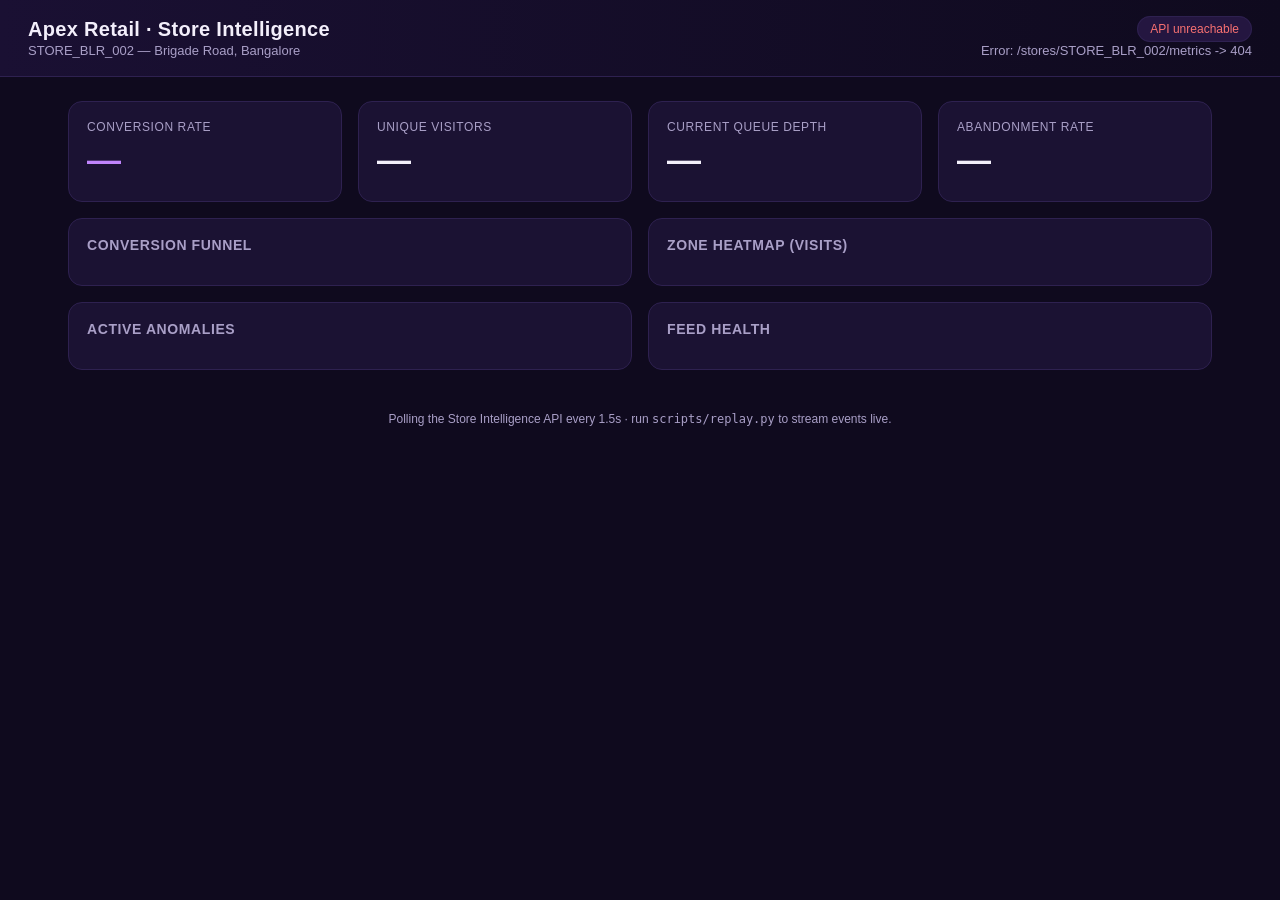
==== dashboard/index.html @ c8fff911 "Store Intelligence System: CCTV -> events -> real-time analytics API End-to-end pipeline for offline" ====
<!DOCTYPE html>
<html lang="en">
<head>
  <meta charset="UTF-8" />
  <meta name="viewport" content="width=device-width, initial-scale=1.0" />
  <title>Apex Retail — Store Intelligence</title>
  <style>
    :root {
      --bg: #0f0a1e; --card: #1b1233; --card2: #241640; --ink: #f3effb;
      --muted: #a99fc7; --accent: #8b5cf6; --accent2: #c084fc;
      --ok: #34d399; --warn: #fbbf24; --crit: #f87171; --line: #2e2150;
    }
    * { box-sizing: border-box; }
    body { margin: 0; font-family: -apple-system, Segoe UI, Roboto, sans-serif;
           background: var(--bg); color: var(--ink); }
    header { padding: 18px 28px; display: flex; align-items: center; justify-content: space-between;
             border-bottom: 1px solid var(--line); background: linear-gradient(90deg,#1a1033,#0f0a1e); }
    header h1 { font-size: 20px; margin: 0; font-weight: 700; letter-spacing: .3px; }
    header .sub { color: var(--muted); font-size: 13px; margin-top: 2px; }
    .pill { font-size: 12px; padding: 5px 12px; border-radius: 999px; background: var(--card2);
            border: 1px solid var(--line); }
    .pill.live { color: var(--ok); } .pill.stale { color: var(--crit); }
    main { padding: 24px 28px; max-width: 1200px; margin: 0 auto; }
    .grid { display: grid; gap: 16px; grid-template-columns: repeat(4, 1fr); }
    .card { background: var(--card); border: 1px solid var(--line); border-radius: 14px; padding: 18px; }
    .kpi .label { color: var(--muted); font-size: 12px; text-transform: uppercase; letter-spacing: .6px; }
    .kpi .value { font-size: 34px; font-weight: 800; margin-top: 6px; }
    .kpi .value.accent { color: var(--accent2); }
    .kpi .delta { font-size: 12px; color: var(--muted); margin-top: 4px; }
    .row { display: grid; grid-template-columns: 1fr 1fr; gap: 16px; margin-top: 16px; }
    h2 { font-size: 14px; text-transform: uppercase; letter-spacing: .6px; color: var(--muted);
         margin: 0 0 14px; }
    .funnel-stage { margin-bottom: 12px; }
    .funnel-stage .top { display: flex; justify-content: space-between; font-size: 13px; margin-bottom: 5px; }
    .bar { height: 22px; background: var(--card2); border-radius: 6px; overflow: hidden; }
    .bar > span { display: block; height: 100%;
                  background: linear-gradient(90deg,var(--accent),var(--accent2)); }
    .drop { color: var(--warn); font-size: 12px; }
    .zone { display: flex; align-items: center; gap: 10px; margin-bottom: 9px; font-size: 13px; }
    .zone .name { width: 130px; color: var(--muted); }
    .zone .hb { flex: 1; height: 16px; background: var(--card2); border-radius: 5px; overflow: hidden; }
    .zone .hb > span { display:block; height:100%; background: linear-gradient(90deg,#5b21b6,#c084fc); }
    .zone .v { width: 42px; text-align: right; }
    .anom { border-left: 3px solid var(--muted); padding: 8px 12px; margin-bottom: 8px;
            background: var(--card2); border-radius: 0 8px 8px 0; font-size: 13px; }
    .anom.WARN { border-color: var(--warn); } .anom.CRITICAL { border-color: var(--crit); }
    .anom.INFO { border-color: var(--accent); }
    .anom .t { font-weight: 700; } .anom .a { color: var(--muted); margin-top: 3px; }
    .empty { color: var(--muted); font-size: 13px; }
    footer { color: var(--muted); font-size: 12px; text-align: center; padding: 18px; }
    .flash { animation: fl .6s ease; } @keyframes fl { from { color: var(--ok);} to {} }
  </style>
</head>
<body>
  <header>
    <div>
      <h1>Apex Retail · Store Intelligence</h1>
      <div class="sub" id="storeLine">STORE_BLR_002 — Brigade Road, Bangalore</div>
    </div>
    <div style="text-align:right">
      <span class="pill" id="feedPill">connecting…</span>
      <div class="sub" id="updated" style="margin-top:6px"></div>
    </div>
  </header>

  <main>
    <div class="grid">
      <div class="card kpi"><div class="label">Conversion rate</div>
        <div class="value accent" id="conv">—</div><div class="delta" id="convd"></div></div>
      <div class="card kpi"><div class="label">Unique visitors</div>
        <div class="value" id="visitors">—</div><div class="delta" id="staffd"></div></div>
      <div class="card kpi"><div class="label">Current queue depth</div>
        <div class="value" id="queue">—</div><div class="delta" id="queued"></div></div>
      <div class="card kpi"><div class="label">Abandonment rate</div>
        <div class="value" id="abandon">—</div><div class="delta" id="purch"></div></div>
    </div>

    <div class="row">
      <div class="card"><h2>Conversion funnel</h2><div id="funnel"></div></div>
      <div class="card"><h2>Zone heatmap (visits)</h2><div id="heatmap"></div></div>
    </div>

    <div class="row">
      <div class="card"><h2>Active anomalies</h2><div id="anomalies"></div></div>
      <div class="card"><h2>Feed health</h2><div id="health"></div></div>
    </div>
  </main>

  <footer>Polling the Store Intelligence API every 1.5s · run <code>scripts/replay.py</code> to stream events live.</footer>

  <script src="app.js"></script>
</body>
</html>
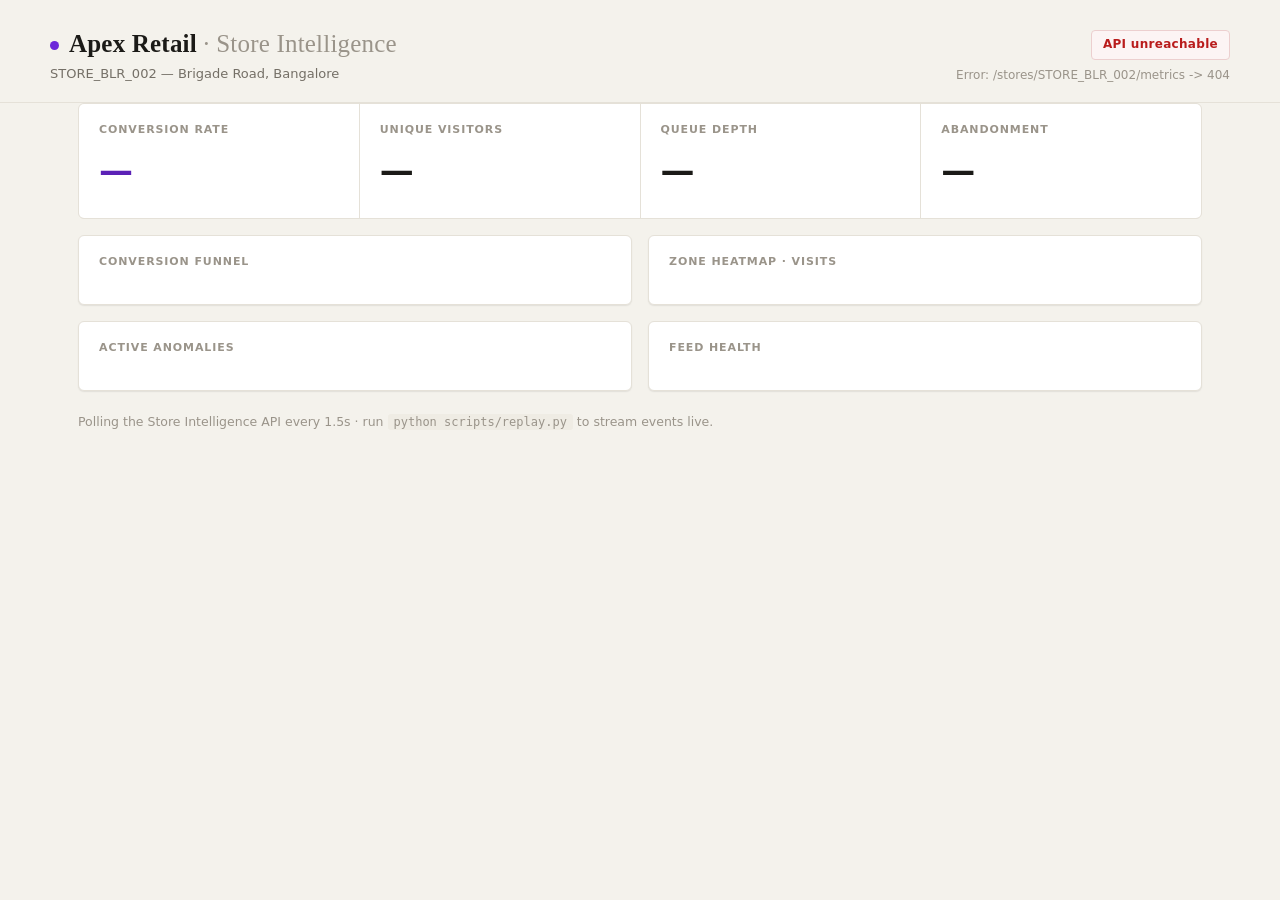
==== commit 9d7150ef: "Redesign dashboard: off-white editorial theme Applies the anti-"AI-slop" guidance from the anthropic" ====
--- a/dashboard/index.html
+++ b/dashboard/index.html
@@ -5,88 +5,155 @@
   <meta name="viewport" content="width=device-width, initial-scale=1.0" />
   <title>Apex Retail — Store Intelligence</title>
   <style>
+    /* Off-white, editorial light theme. Deliberately avoids purple gradients,
+       uniform rounding, centred hero layouts and the Inter font (anti-"AI-slop"
+       guidance from the anthropics/web-artifacts-builder skill). */
     :root {
-      --bg: #0f0a1e; --card: #1b1233; --card2: #241640; --ink: #f3effb;
-      --muted: #a99fc7; --accent: #8b5cf6; --accent2: #c084fc;
-      --ok: #34d399; --warn: #fbbf24; --crit: #f87171; --line: #2e2150;
+      --bg: #f4f2ec;          /* warm paper off-white */
+      --panel: #ffffff;
+      --ink: #1b1a17;
+      --muted: #746f66;
+      --faint: #9a948a;
+      --line: #e5e1d8;        /* warm hairline */
+      --track: #ece9e1;
+      --accent: #6d28d9;      /* Purplle violet, used as a SOLID accent only */
+      --accent-ink: #5b21b6;
+      --teal: #0f766e;        /* secondary (heatmap) */
+      --ok: #15803d; --warn: #b45309; --crit: #b91c1c; --info: #6d28d9;
+      --shadow: 0 1px 2px rgba(28,25,20,.05), 0 1px 1px rgba(28,25,20,.03);
+      --serif: "Iowan Old Style", "Palatino Linotype", "Book Antiqua", Georgia, serif;
+      --sans: ui-sans-serif, system-ui, -apple-system, "Segoe UI", Roboto, Helvetica, Arial, sans-serif;
     }
     * { box-sizing: border-box; }
-    body { margin: 0; font-family: -apple-system, Segoe UI, Roboto, sans-serif;
-           background: var(--bg); color: var(--ink); }
-    header { padding: 18px 28px; display: flex; align-items: center; justify-content: space-between;
-             border-bottom: 1px solid var(--line); background: linear-gradient(90deg,#1a1033,#0f0a1e); }
-    header h1 { font-size: 20px; margin: 0; font-weight: 700; letter-spacing: .3px; }
-    header .sub { color: var(--muted); font-size: 13px; margin-top: 2px; }
-    .pill { font-size: 12px; padding: 5px 12px; border-radius: 999px; background: var(--card2);
-            border: 1px solid var(--line); }
-    .pill.live { color: var(--ok); } .pill.stale { color: var(--crit); }
-    main { padding: 24px 28px; max-width: 1200px; margin: 0 auto; }
-    .grid { display: grid; gap: 16px; grid-template-columns: repeat(4, 1fr); }
-    .card { background: var(--card); border: 1px solid var(--line); border-radius: 14px; padding: 18px; }
-    .kpi .label { color: var(--muted); font-size: 12px; text-transform: uppercase; letter-spacing: .6px; }
-    .kpi .value { font-size: 34px; font-weight: 800; margin-top: 6px; }
-    .kpi .value.accent { color: var(--accent2); }
-    .kpi .delta { font-size: 12px; color: var(--muted); margin-top: 4px; }
+    html, body { margin: 0; }
+    body {
+      background: var(--bg); color: var(--ink); font-family: var(--sans);
+      font-size: 15px; line-height: 1.45; -webkit-font-smoothing: antialiased;
+    }
+    .wrap { max-width: 1180px; margin: 0 auto; padding: 0 28px; }
+
+    /* ---- header: a plain bar with a baseline rule, not a gradient ---- */
+    header { border-bottom: 1px solid var(--line); background: var(--bg); }
+    .head-row { display: flex; align-items: flex-end; justify-content: space-between;
+                padding: 26px 0 18px; gap: 20px; flex-wrap: wrap; }
+    .brand { display: flex; align-items: baseline; gap: 10px; }
+    .brand .dot { width: 9px; height: 9px; background: var(--accent); border-radius: 50%;
+                  transform: translateY(-2px); }
+    h1 { font-family: var(--serif); font-weight: 600; font-size: 25px; letter-spacing: .2px;
+         margin: 0; }
+    h1 .thin { color: var(--faint); font-weight: 400; }
+    .sub { color: var(--muted); font-size: 13px; margin-top: 3px; }
+    .status { text-align: right; }
+    .pill { display: inline-flex; align-items: center; gap: 6px; font-size: 12px; font-weight: 600;
+            padding: 5px 11px; border: 1px solid var(--line); border-radius: 4px; background: var(--panel);
+            color: var(--muted); letter-spacing: .3px; }
+    .pill.live { color: var(--ok); border-color: #cfe6d6; background: #f3faf5; }
+    .pill.stale { color: var(--crit); border-color: #eccfcf; background: #fcf4f4; }
+    .pill .led { width: 7px; height: 7px; border-radius: 50%; background: currentColor; }
+
+    /* ---- KPI strip ---- */
+    main { padding: 26px 0 56px; }
+    .kpis { display: grid; grid-template-columns: repeat(4, 1fr); gap: 1px;
+            background: var(--line); border: 1px solid var(--line); border-radius: 6px; overflow: hidden; }
+    .kpi { background: var(--panel); padding: 18px 20px; }
+    .kpi .label { color: var(--faint); font-size: 11px; text-transform: uppercase;
+                  letter-spacing: .9px; font-weight: 600; }
+    .kpi .value { font-size: 34px; font-weight: 650; margin-top: 8px; letter-spacing: -.5px;
+                  font-variant-numeric: tabular-nums; }
+    .kpi .value.accent { color: var(--accent-ink); }
+    .kpi .delta { font-size: 12.5px; color: var(--muted); margin-top: 5px; }
+
+    /* ---- content cards ---- */
     .row { display: grid; grid-template-columns: 1fr 1fr; gap: 16px; margin-top: 16px; }
-    h2 { font-size: 14px; text-transform: uppercase; letter-spacing: .6px; color: var(--muted);
-         margin: 0 0 14px; }
-    .funnel-stage { margin-bottom: 12px; }
-    .funnel-stage .top { display: flex; justify-content: space-between; font-size: 13px; margin-bottom: 5px; }
-    .bar { height: 22px; background: var(--card2); border-radius: 6px; overflow: hidden; }
-    .bar > span { display: block; height: 100%;
-                  background: linear-gradient(90deg,var(--accent),var(--accent2)); }
-    .drop { color: var(--warn); font-size: 12px; }
-    .zone { display: flex; align-items: center; gap: 10px; margin-bottom: 9px; font-size: 13px; }
-    .zone .name { width: 130px; color: var(--muted); }
-    .zone .hb { flex: 1; height: 16px; background: var(--card2); border-radius: 5px; overflow: hidden; }
-    .zone .hb > span { display:block; height:100%; background: linear-gradient(90deg,#5b21b6,#c084fc); }
-    .zone .v { width: 42px; text-align: right; }
-    .anom { border-left: 3px solid var(--muted); padding: 8px 12px; margin-bottom: 8px;
-            background: var(--card2); border-radius: 0 8px 8px 0; font-size: 13px; }
-    .anom.WARN { border-color: var(--warn); } .anom.CRITICAL { border-color: var(--crit); }
-    .anom.INFO { border-color: var(--accent); }
-    .anom .t { font-weight: 700; } .anom .a { color: var(--muted); margin-top: 3px; }
-    .empty { color: var(--muted); font-size: 13px; }
-    footer { color: var(--muted); font-size: 12px; text-align: center; padding: 18px; }
-    .flash { animation: fl .6s ease; } @keyframes fl { from { color: var(--ok);} to {} }
+    .card { background: var(--panel); border: 1px solid var(--line); border-radius: 6px;
+            padding: 18px 20px; box-shadow: var(--shadow); }
+    h2 { font-size: 11px; text-transform: uppercase; letter-spacing: .9px; color: var(--faint);
+         font-weight: 700; margin: 0 0 16px; }
+
+    /* funnel */
+    .funnel-stage { margin-bottom: 13px; }
+    .funnel-stage .top { display: flex; justify-content: space-between; align-items: baseline;
+                         font-size: 13.5px; margin-bottom: 6px; }
+    .funnel-stage .top span:first-child { text-transform: capitalize; color: var(--ink); }
+    .bar { height: 10px; background: var(--track); border-radius: 2px; overflow: hidden; }
+    .bar > span { display: block; height: 100%; background: var(--accent); border-radius: 2px; }
+    .drop { color: var(--warn); font-size: 12px; font-variant-numeric: tabular-nums; }
+
+    /* heatmap */
+    .zone { display: flex; align-items: center; gap: 12px; margin-bottom: 11px; font-size: 13.5px; }
+    .zone .name { width: 132px; color: var(--muted); }
+    .zone .hb { flex: 1; height: 12px; background: var(--track); border-radius: 2px; overflow: hidden; }
+    .zone .hb > span { display: block; height: 100%; background: var(--teal); }
+    .zone .v { width: 40px; text-align: right; font-variant-numeric: tabular-nums; color: var(--ink); }
+
+    /* anomalies */
+    .anom { border-left: 3px solid var(--faint); padding: 9px 13px; margin-bottom: 9px;
+            background: #faf9f5; border-radius: 0 4px 4px 0; font-size: 13.5px; }
+    .anom.WARN { border-color: var(--warn); background: #fdf7ee; }
+    .anom.CRITICAL { border-color: var(--crit); background: #fcf4f4; }
+    .anom.INFO { border-color: var(--info); background: #f7f4fc; }
+    .anom .t { font-weight: 700; letter-spacing: .2px; }
+    .anom .a { color: var(--muted); margin-top: 3px; }
+    .empty { color: var(--faint); font-size: 13.5px; }
+
+    /* health */
+    .delta { font-size: 13px; color: var(--muted); margin: 2px 0; }
+    .delta b { color: var(--ink); font-weight: 600; }
+
+    footer { color: var(--faint); font-size: 12.5px; padding: 22px 0 40px; }
+    footer code { background: #efece4; padding: 1px 6px; border-radius: 3px; font-size: 12px; }
+
+    .updated { color: var(--faint); font-size: 12px; margin-top: 7px; font-variant-numeric: tabular-nums; }
+    .flash { animation: fl .65s ease; }
+    @keyframes fl { from { color: var(--ok); } to {} }
+
+    @media (max-width: 820px) {
+      .kpis { grid-template-columns: repeat(2, 1fr); }
+      .row { grid-template-columns: 1fr; }
+    }
   </style>
 </head>
 <body>
   <header>
-    <div>
-      <h1>Apex Retail · Store Intelligence</h1>
-      <div class="sub" id="storeLine">STORE_BLR_002 — Brigade Road, Bangalore</div>
-    </div>
-    <div style="text-align:right">
-      <span class="pill" id="feedPill">connecting…</span>
-      <div class="sub" id="updated" style="margin-top:6px"></div>
+    <div class="wrap head-row">
+      <div>
+        <div class="brand"><span class="dot"></span>
+          <h1>Apex Retail <span class="thin">· Store Intelligence</span></h1>
+        </div>
+        <div class="sub" id="storeLine">STORE_BLR_002 — Brigade Road, Bangalore</div>
+      </div>
+      <div class="status">
+        <span class="pill" id="feedPill">connecting…</span>
+        <div class="updated" id="updated"></div>
+      </div>
     </div>
   </header>
 
-  <main>
-    <div class="grid">
-      <div class="card kpi"><div class="label">Conversion rate</div>
+  <main class="wrap">
+    <section class="kpis">
+      <div class="kpi"><div class="label">Conversion rate</div>
         <div class="value accent" id="conv">—</div><div class="delta" id="convd"></div></div>
-      <div class="card kpi"><div class="label">Unique visitors</div>
+      <div class="kpi"><div class="label">Unique visitors</div>
         <div class="value" id="visitors">—</div><div class="delta" id="staffd"></div></div>
-      <div class="card kpi"><div class="label">Current queue depth</div>
+      <div class="kpi"><div class="label">Queue depth</div>
         <div class="value" id="queue">—</div><div class="delta" id="queued"></div></div>
-      <div class="card kpi"><div class="label">Abandonment rate</div>
+      <div class="kpi"><div class="label">Abandonment</div>
         <div class="value" id="abandon">—</div><div class="delta" id="purch"></div></div>
-    </div>
+    </section>
 
     <div class="row">
       <div class="card"><h2>Conversion funnel</h2><div id="funnel"></div></div>
-      <div class="card"><h2>Zone heatmap (visits)</h2><div id="heatmap"></div></div>
+      <div class="card"><h2>Zone heatmap · visits</h2><div id="heatmap"></div></div>
     </div>
 
     <div class="row">
       <div class="card"><h2>Active anomalies</h2><div id="anomalies"></div></div>
       <div class="card"><h2>Feed health</h2><div id="health"></div></div>
     </div>
+
+    <footer>Polling the Store Intelligence API every 1.5s · run
+      <code>python scripts/replay.py</code> to stream events live.</footer>
   </main>
-
-  <footer>Polling the Store Intelligence API every 1.5s · run <code>scripts/replay.py</code> to stream events live.</footer>
 
   <script src="app.js"></script>
 </body>
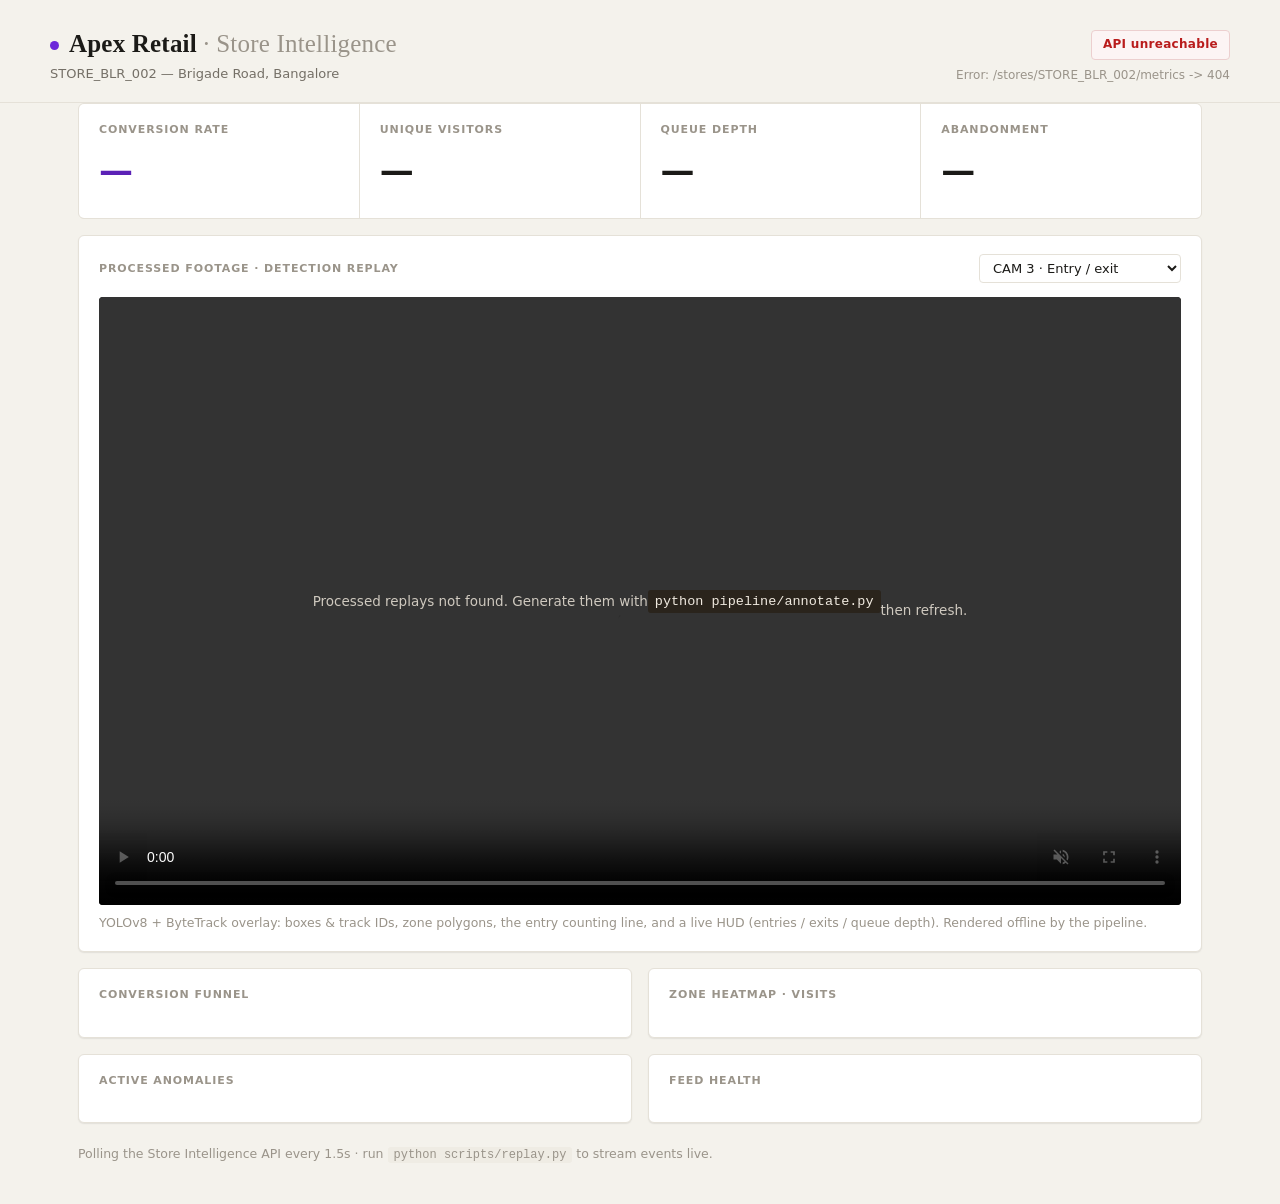
==== commit 78a917ae: "Ingest the official multi-source event schema (held-out scoring set) The provided sample_events.json" ====
--- a/dashboard/index.html
+++ b/dashboard/index.html
@@ -100,6 +100,19 @@
     .delta { font-size: 13px; color: var(--muted); margin: 2px 0; }
     .delta b { color: var(--ink); font-weight: 600; }
 
+    /* processed-footage panel */
+    .vidhead { display: flex; align-items: center; justify-content: space-between; margin-bottom: 14px; }
+    .vidhead h2 { margin: 0; }
+    select#camSel { font-family: var(--sans); font-size: 13px; color: var(--ink); background: var(--panel);
+                    border: 1px solid var(--line); border-radius: 4px; padding: 5px 9px; }
+    .videowrap { position: relative; background: #14110d; border-radius: 4px; overflow: hidden;
+                 aspect-ratio: 854 / 480; }
+    .videowrap video { width: 100%; height: 100%; display: block; object-fit: contain; }
+    .vidhint { position: absolute; inset: 0; display: flex; align-items: center; justify-content: center;
+               text-align: center; color: #cfc9bf; font-size: 13.5px; padding: 24px; }
+    .vidhint code { background: #2a241c; color: #efe9df; padding: 2px 7px; border-radius: 3px; }
+    .vidnote { color: var(--faint); font-size: 12.5px; margin-top: 9px; }
+
     footer { color: var(--faint); font-size: 12.5px; padding: 22px 0 40px; }
     footer code { background: #efece4; padding: 1px 6px; border-radius: 3px; font-size: 12px; }
 
@@ -141,6 +154,28 @@
         <div class="value" id="abandon">—</div><div class="delta" id="purch"></div></div>
     </section>
 
+    <div class="card" style="margin-top:16px">
+      <div class="vidhead">
+        <h2>Processed footage · detection replay</h2>
+        <select id="camSel">
+          <option value="cam_entry_01">CAM 3 · Entry / exit</option>
+          <option value="cam_floor_01">CAM 1 · Floor — skincare</option>
+          <option value="cam_floor_02">CAM 2 · Floor — makeup</option>
+          <option value="cam_billing_01">CAM 5 · Billing</option>
+          <option value="cam_back_01">CAM 4 · Back room</option>
+        </select>
+      </div>
+      <div class="videowrap">
+        <video id="camVideo" controls autoplay muted loop playsinline></video>
+        <div class="vidhint" id="vidHint" hidden>
+          Processed replays not found. Generate them with<br>
+          <code>python pipeline/annotate.py</code><br>then refresh.
+        </div>
+      </div>
+      <div class="vidnote">YOLOv8 + ByteTrack overlay: boxes &amp; track IDs, zone polygons, the entry
+        counting line, and a live HUD (entries / exits / queue depth). Rendered offline by the pipeline.</div>
+    </div>
+
     <div class="row">
       <div class="card"><h2>Conversion funnel</h2><div id="funnel"></div></div>
       <div class="card"><h2>Zone heatmap · visits</h2><div id="heatmap"></div></div>
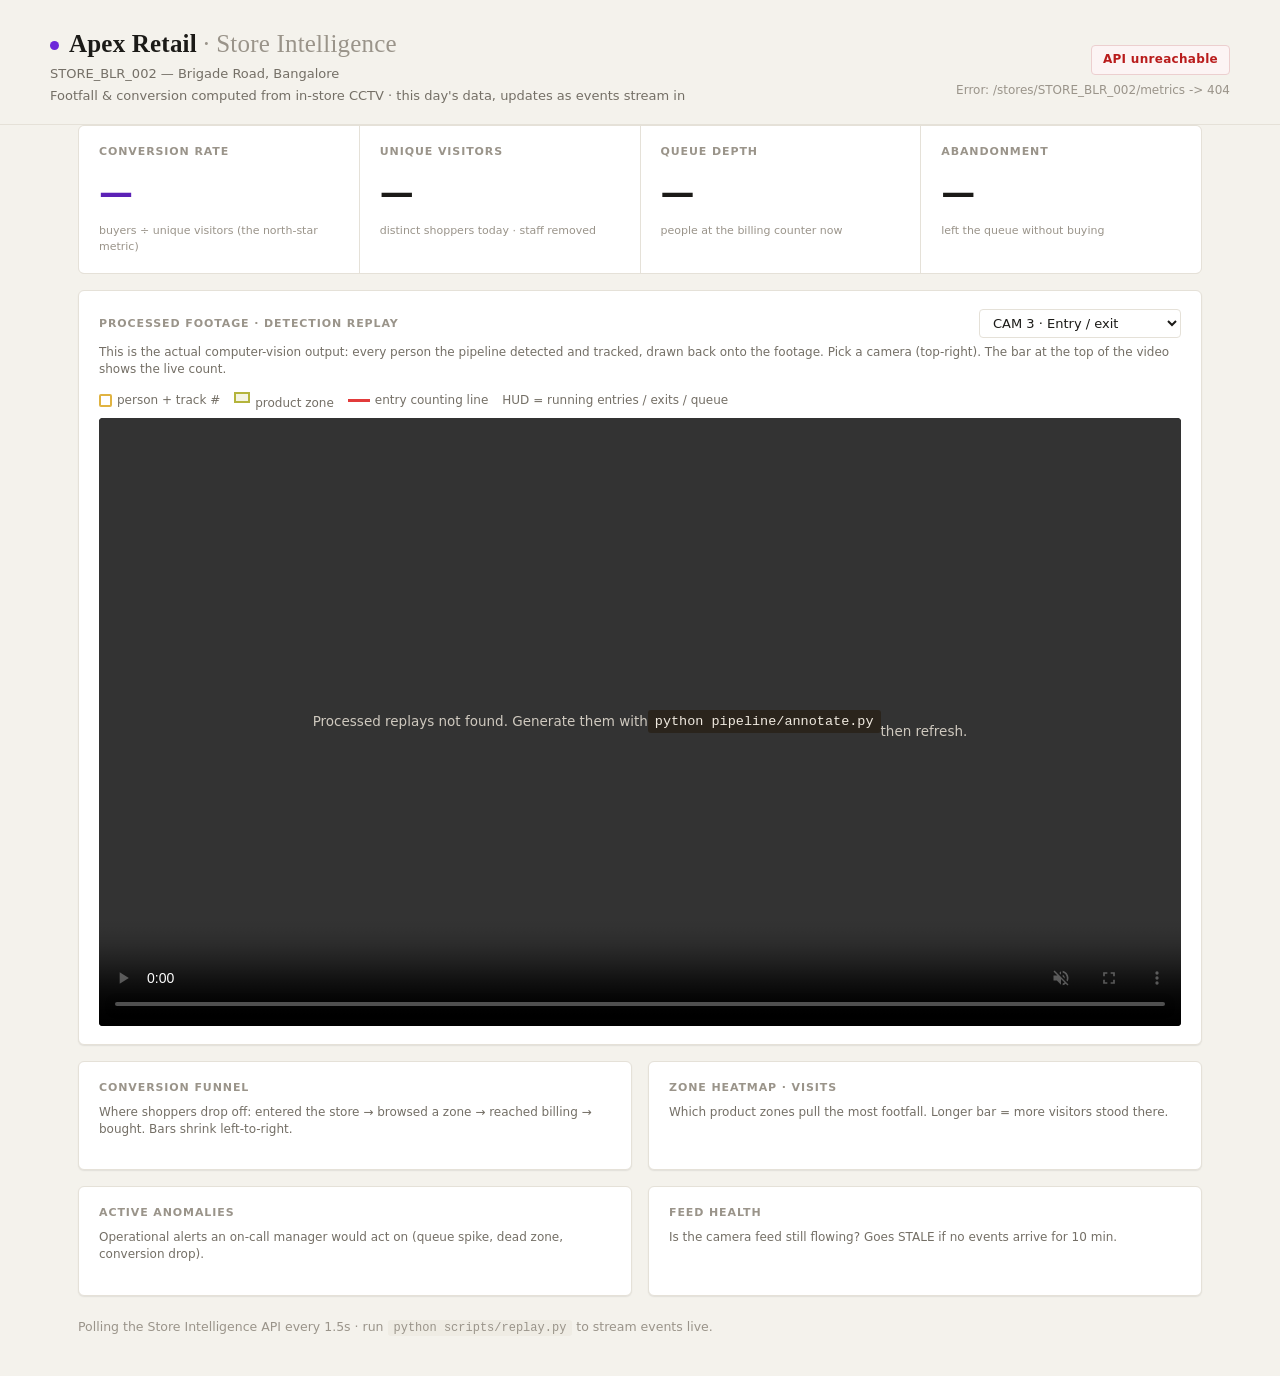
==== commit 8cf0b396: "Dashboard clarity + Groq VLM provider + fixes - Dashboard: KPI hint captions, video overlay legend, " ====
--- a/dashboard/index.html
+++ b/dashboard/index.html
@@ -117,6 +117,13 @@
     footer code { background: #efece4; padding: 1px 6px; border-radius: 3px; font-size: 12px; }
 
     .updated { color: var(--faint); font-size: 12px; margin-top: 7px; font-variant-numeric: tabular-nums; }
+    .cap { color: var(--muted); font-size: 12px; margin: -8px 0 14px; line-height: 1.4; }
+    .kpi .hint { color: var(--faint); font-size: 11px; margin-top: 6px; }
+    .legend { display: flex; flex-wrap: wrap; gap: 14px; margin: 10px 0 4px; font-size: 12px; color: var(--muted); }
+    .legend i { display: inline-block; width: 22px; height: 0; vertical-align: middle; margin-right: 5px; }
+    .legend .box { width: 13px; height: 13px; border: 2px solid #e0b341; border-radius: 2px; }
+    .legend .zone { width: 16px; height: 11px; border: 2px solid #b4b43c; background: rgba(180,180,60,.15); }
+    .legend .ln { border-top: 3px solid #e23b3b; }
     .flash { animation: fl .65s ease; }
     @keyframes fl { from { color: var(--ok); } to {} }
 
@@ -134,10 +141,12 @@
           <h1>Apex Retail <span class="thin">· Store Intelligence</span></h1>
         </div>
         <div class="sub" id="storeLine">STORE_BLR_002 — Brigade Road, Bangalore</div>
+        <div class="sub">Footfall &amp; conversion computed from in-store CCTV · this day's data, updates as events stream in</div>
       </div>
       <div class="status">
         <span class="pill" id="feedPill">connecting…</span>
         <div class="updated" id="updated"></div>
+        <div class="updated" id="windowLine"></div>
       </div>
     </div>
   </header>
@@ -145,13 +154,17 @@
   <main class="wrap">
     <section class="kpis">
       <div class="kpi"><div class="label">Conversion rate</div>
-        <div class="value accent" id="conv">—</div><div class="delta" id="convd"></div></div>
+        <div class="value accent" id="conv">—</div><div class="delta" id="convd"></div>
+        <div class="hint">buyers ÷ unique visitors (the north-star metric)</div></div>
       <div class="kpi"><div class="label">Unique visitors</div>
-        <div class="value" id="visitors">—</div><div class="delta" id="staffd"></div></div>
+        <div class="value" id="visitors">—</div><div class="delta" id="staffd"></div>
+        <div class="hint">distinct shoppers today · staff removed</div></div>
       <div class="kpi"><div class="label">Queue depth</div>
-        <div class="value" id="queue">—</div><div class="delta" id="queued"></div></div>
+        <div class="value" id="queue">—</div><div class="delta" id="queued"></div>
+        <div class="hint">people at the billing counter now</div></div>
       <div class="kpi"><div class="label">Abandonment</div>
-        <div class="value" id="abandon">—</div><div class="delta" id="purch"></div></div>
+        <div class="value" id="abandon">—</div><div class="delta" id="purch"></div>
+        <div class="hint">left the queue without buying</div></div>
     </section>
 
     <div class="card" style="margin-top:16px">
@@ -165,6 +178,14 @@
           <option value="cam_back_01">CAM 4 · Back room</option>
         </select>
       </div>
+      <div class="cap">This is the actual computer-vision output: every person the pipeline detected and tracked,
+        drawn back onto the footage. Pick a camera (top-right). The bar at the top of the video shows the live count.</div>
+      <div class="legend">
+        <span><i class="box"></i>person + track #</span>
+        <span><i class="zone"></i>product zone</span>
+        <span><i class="ln"></i>entry counting line</span>
+        <span>HUD = running entries / exits / queue</span>
+      </div>
       <div class="videowrap">
         <video id="camVideo" controls autoplay muted loop playsinline></video>
         <div class="vidhint" id="vidHint" hidden>
@@ -172,18 +193,24 @@
           <code>python pipeline/annotate.py</code><br>then refresh.
         </div>
       </div>
-      <div class="vidnote">YOLOv8 + ByteTrack overlay: boxes &amp; track IDs, zone polygons, the entry
-        counting line, and a live HUD (entries / exits / queue depth). Rendered offline by the pipeline.</div>
     </div>
 
     <div class="row">
-      <div class="card"><h2>Conversion funnel</h2><div id="funnel"></div></div>
-      <div class="card"><h2>Zone heatmap · visits</h2><div id="heatmap"></div></div>
+      <div class="card"><h2>Conversion funnel</h2>
+        <div class="cap">Where shoppers drop off: entered the store → browsed a zone → reached billing → bought. Bars shrink left-to-right.</div>
+        <div id="funnel"></div></div>
+      <div class="card"><h2>Zone heatmap · visits</h2>
+        <div class="cap">Which product zones pull the most footfall. Longer bar = more visitors stood there.</div>
+        <div id="heatmap"></div></div>
     </div>
 
     <div class="row">
-      <div class="card"><h2>Active anomalies</h2><div id="anomalies"></div></div>
-      <div class="card"><h2>Feed health</h2><div id="health"></div></div>
+      <div class="card"><h2>Active anomalies</h2>
+        <div class="cap">Operational alerts an on-call manager would act on (queue spike, dead zone, conversion drop).</div>
+        <div id="anomalies"></div></div>
+      <div class="card"><h2>Feed health</h2>
+        <div class="cap">Is the camera feed still flowing? Goes STALE if no events arrive for 10 min.</div>
+        <div id="health"></div></div>
     </div>
 
     <footer>Polling the Store Intelligence API every 1.5s · run
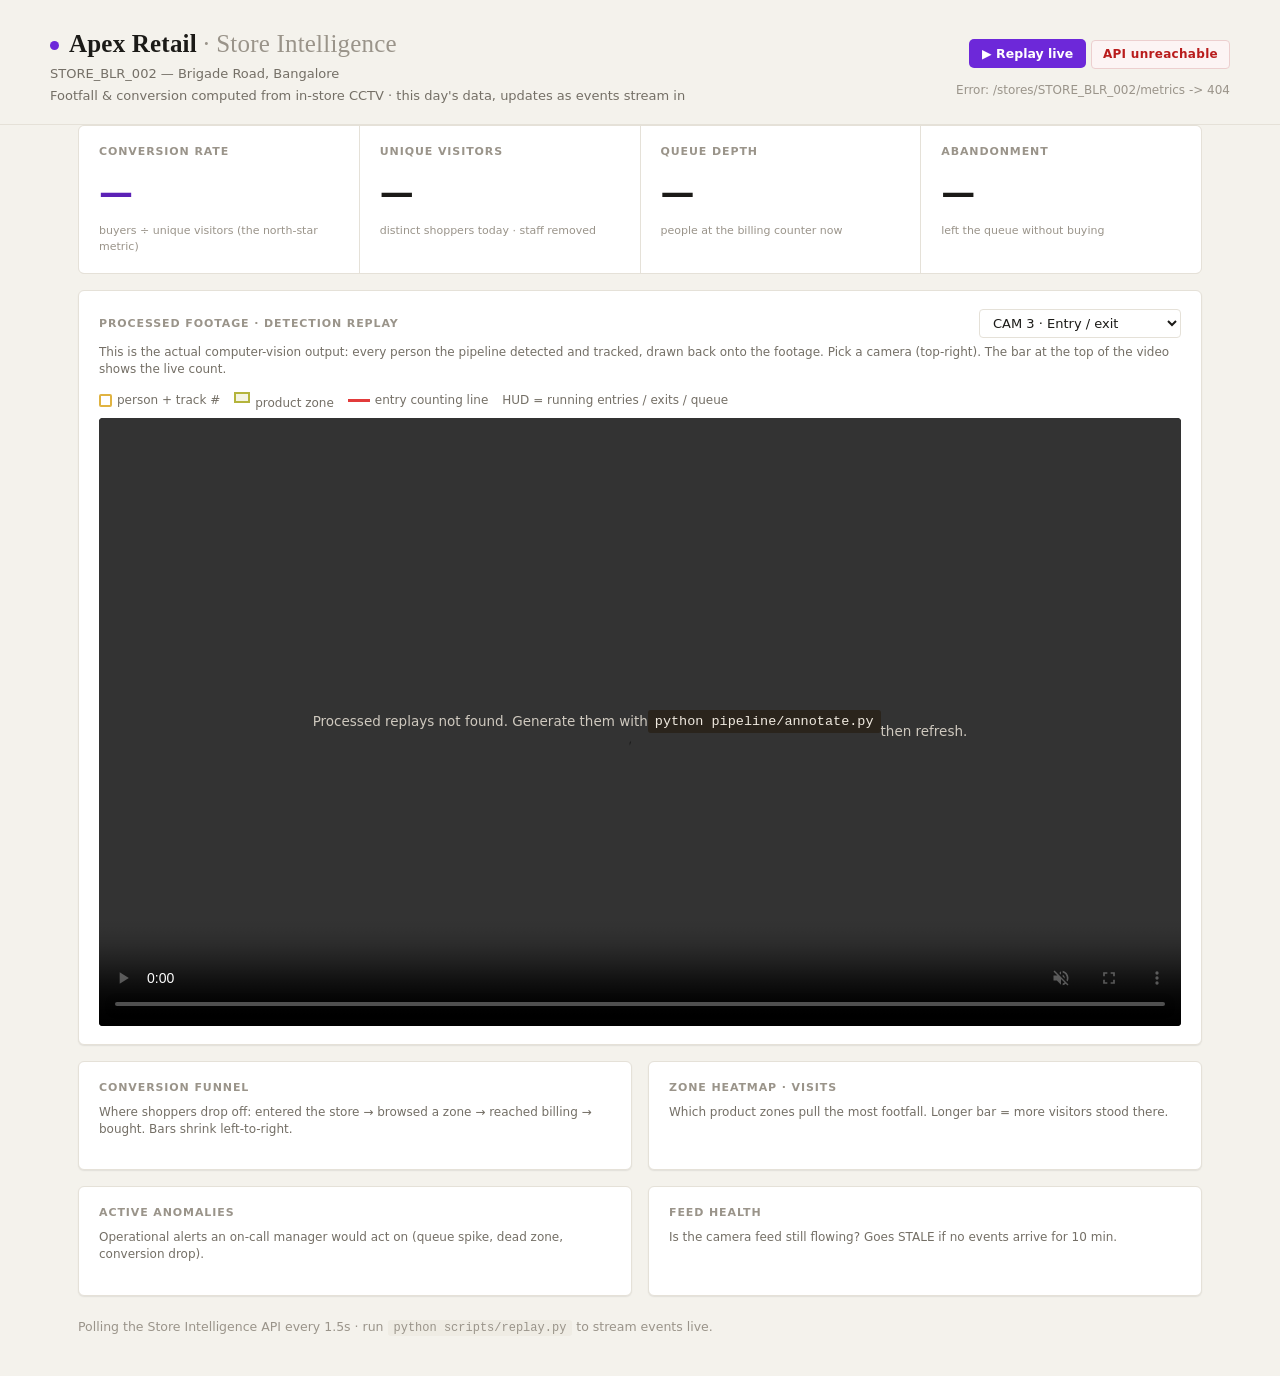
==== commit 4330e64b: "P1+P2: official-schema emitter, entry debounce, 2nd store, conversion-drop, live UI P1.1 — pipeline " ====
--- a/dashboard/index.html
+++ b/dashboard/index.html
@@ -47,6 +47,11 @@
     .pill { display: inline-flex; align-items: center; gap: 6px; font-size: 12px; font-weight: 600;
             padding: 5px 11px; border: 1px solid var(--line); border-radius: 4px; background: var(--panel);
             color: var(--muted); letter-spacing: .3px; }
+    .replay { font-family: var(--sans); font-size: 12.5px; font-weight: 600; cursor: pointer;
+              color: #fff; background: var(--accent); border: none; border-radius: 5px;
+              padding: 7px 13px; margin-bottom: 7px; }
+    .replay:hover { background: var(--accent-ink); }
+    .replay:disabled { opacity: .55; cursor: default; }
     .pill.live { color: var(--ok); border-color: #cfe6d6; background: #f3faf5; }
     .pill.stale { color: var(--crit); border-color: #eccfcf; background: #fcf4f4; }
     .pill .led { width: 7px; height: 7px; border-radius: 50%; background: currentColor; }
@@ -144,6 +149,7 @@
         <div class="sub">Footfall &amp; conversion computed from in-store CCTV · this day's data, updates as events stream in</div>
       </div>
       <div class="status">
+        <button id="replayBtn" class="replay">▶ Replay live</button>
         <span class="pill" id="feedPill">connecting…</span>
         <div class="updated" id="updated"></div>
         <div class="updated" id="windowLine"></div>
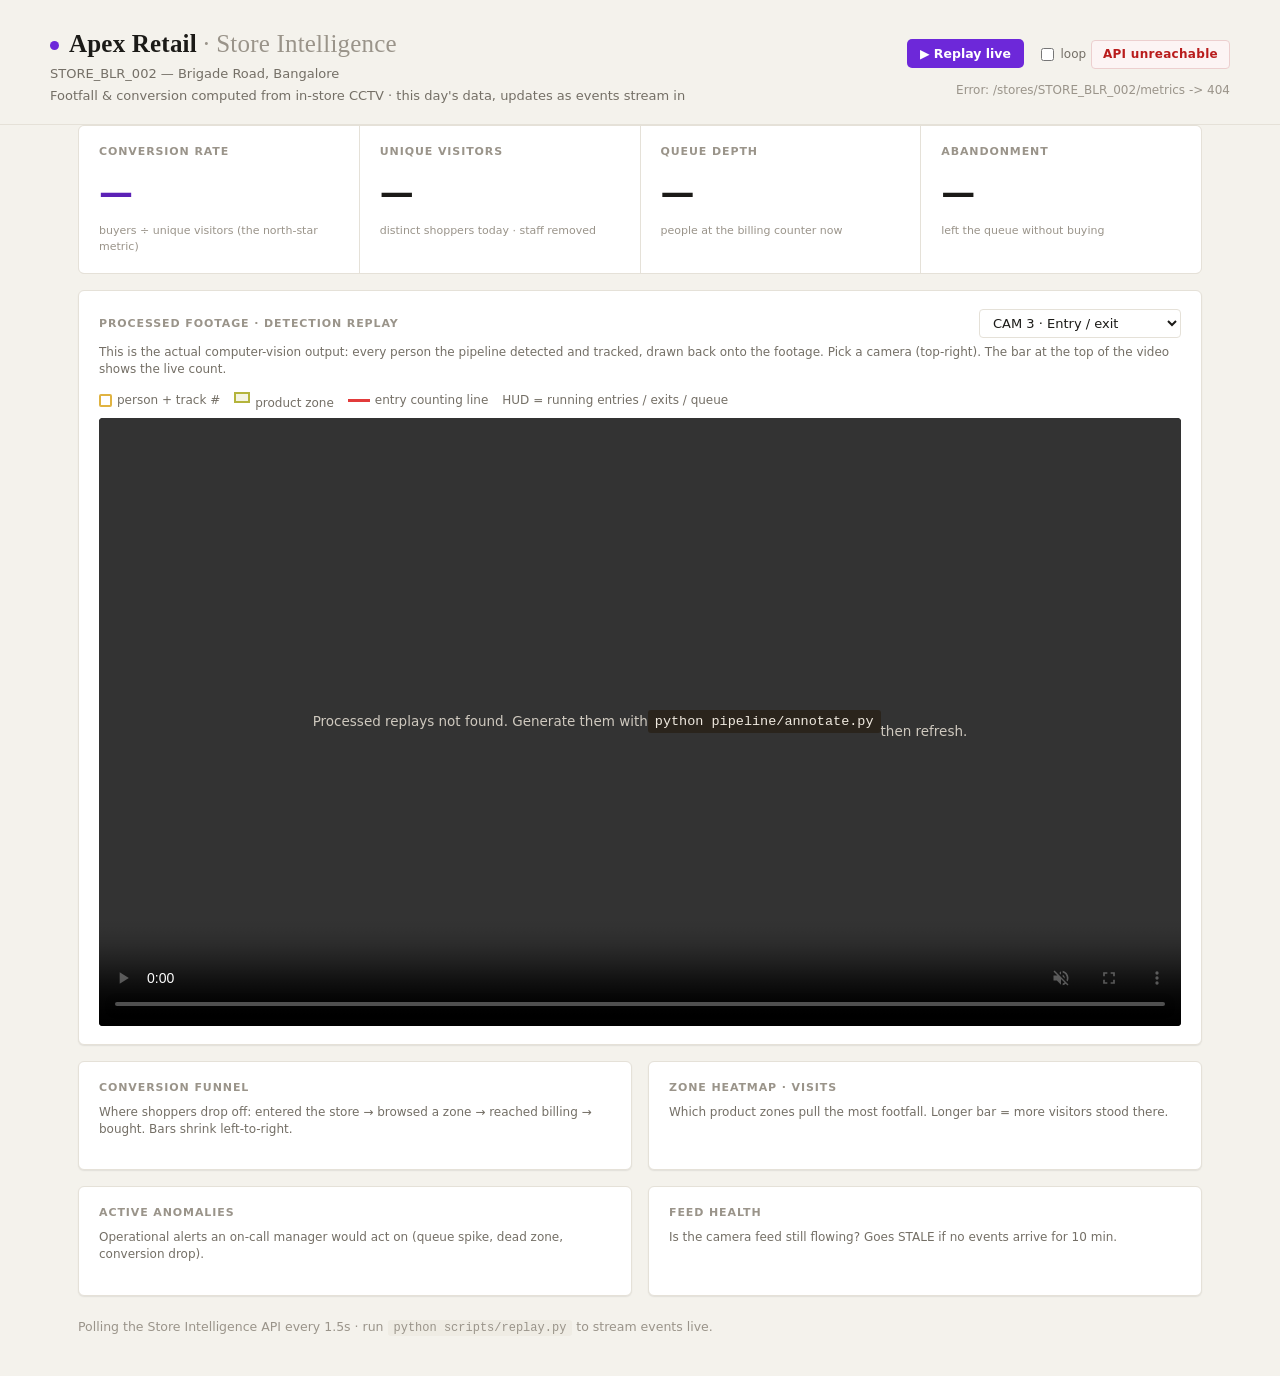
==== commit 75c2b189: "Upgrade detector to YOLO11s (benchmarked) + make dashboard dynamic Detection: researched the field a" ====
--- a/dashboard/index.html
+++ b/dashboard/index.html
@@ -52,6 +52,8 @@
               padding: 7px 13px; margin-bottom: 7px; }
     .replay:hover { background: var(--accent-ink); }
     .replay:disabled { opacity: .55; cursor: default; }
+    .loop { font-size: 12px; color: var(--muted); margin: 0 0 7px 8px; cursor: pointer; user-select: none; }
+    .loop input { vertical-align: middle; }
     .pill.live { color: var(--ok); border-color: #cfe6d6; background: #f3faf5; }
     .pill.stale { color: var(--crit); border-color: #eccfcf; background: #fcf4f4; }
     .pill .led { width: 7px; height: 7px; border-radius: 50%; background: currentColor; }
@@ -150,6 +152,7 @@
       </div>
       <div class="status">
         <button id="replayBtn" class="replay">▶ Replay live</button>
+        <label class="loop"><input type="checkbox" id="loopChk" /> loop</label>
         <span class="pill" id="feedPill">connecting…</span>
         <div class="updated" id="updated"></div>
         <div class="updated" id="windowLine"></div>
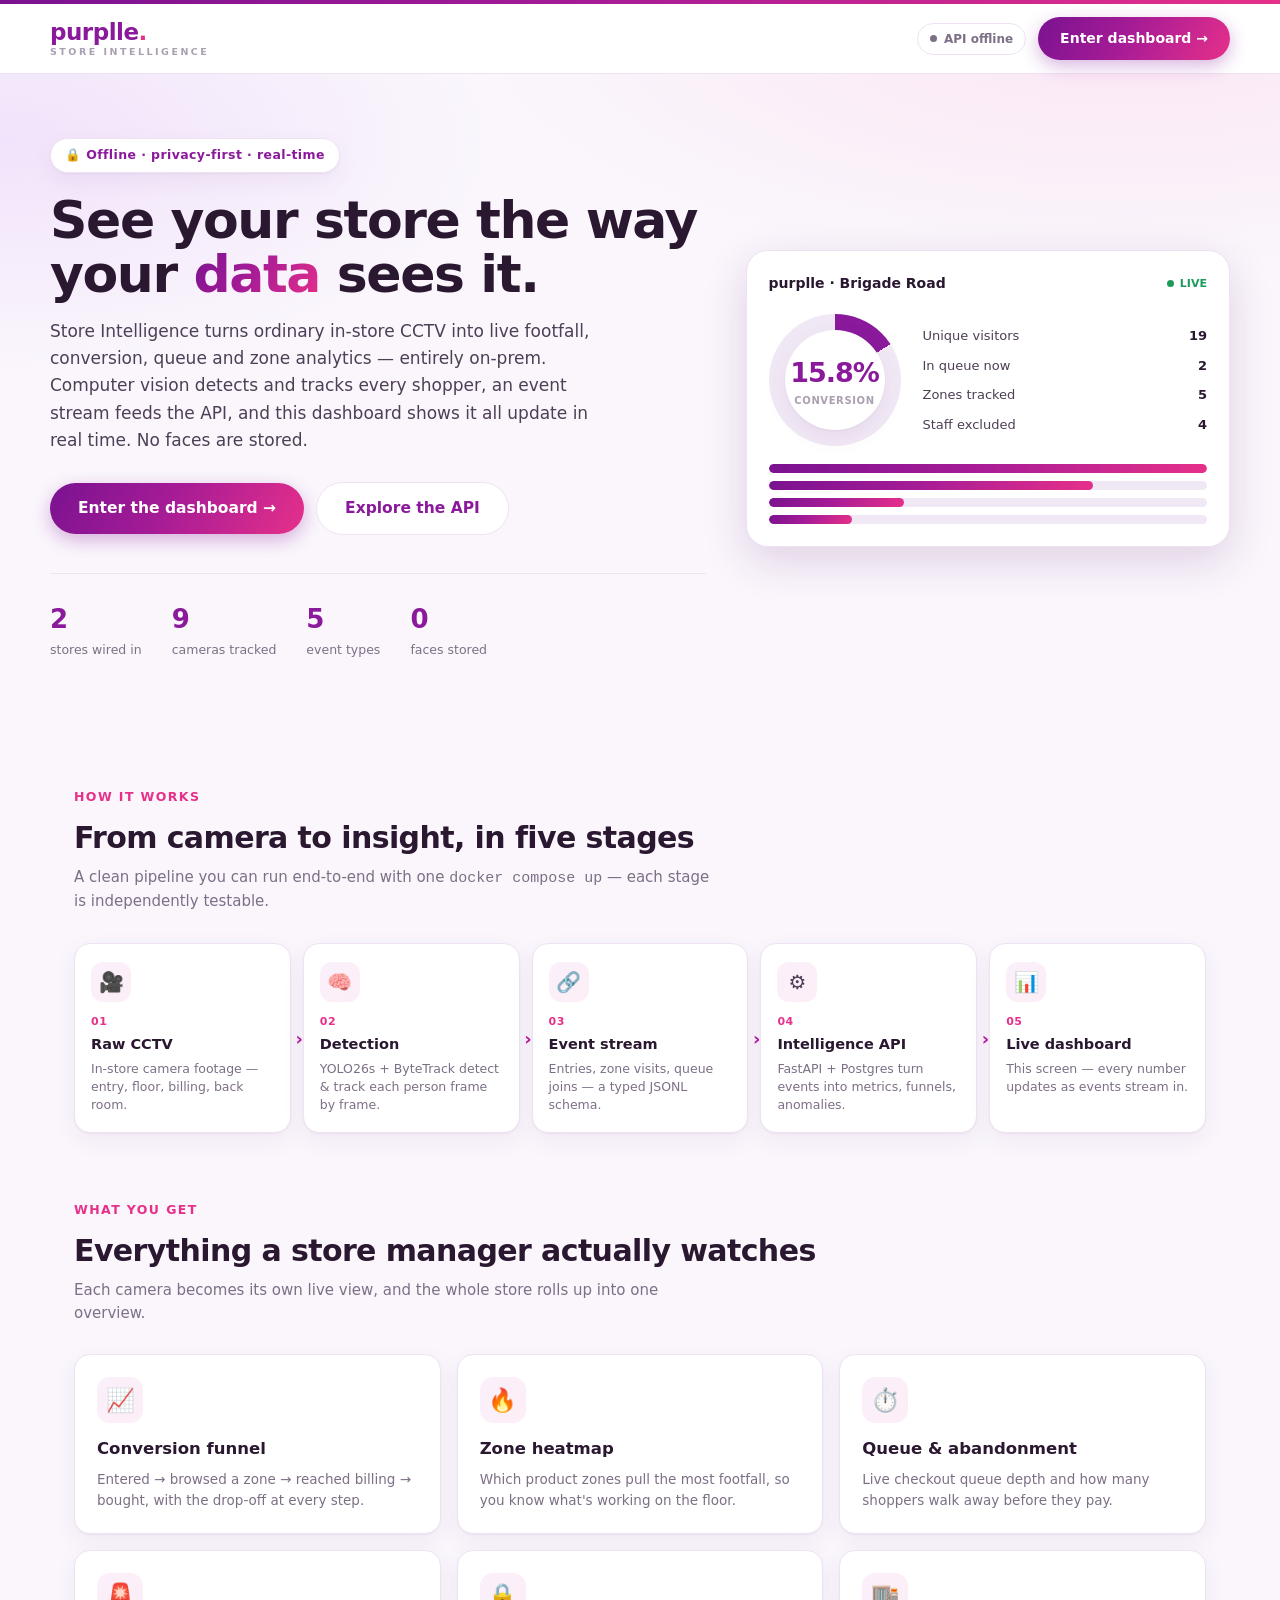
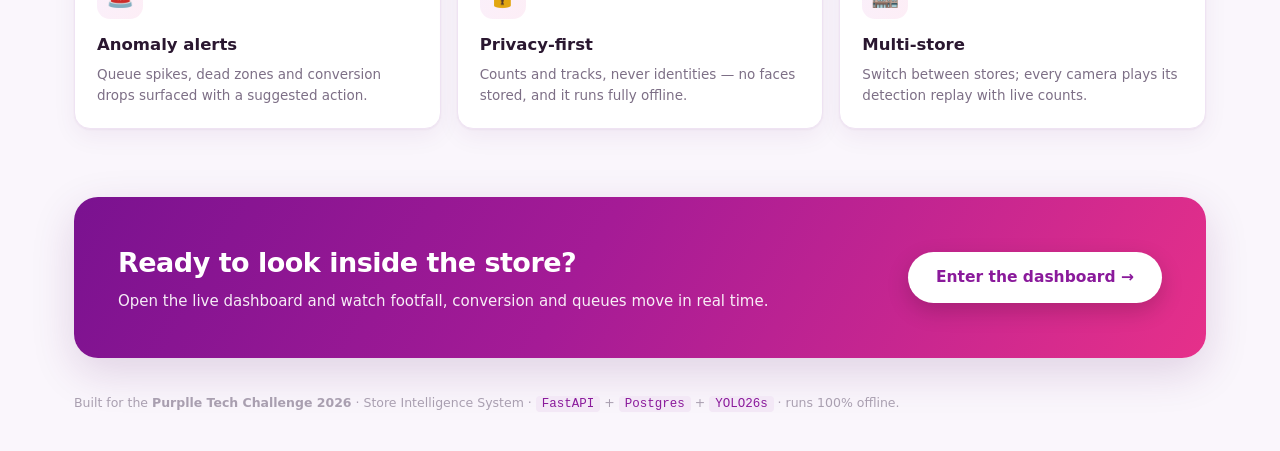
==== commit 77b5a177: "Final submission: Purplle-branded UI, event validator, multi-store dashboard, YOLO26s - Purplle bran" ====
--- a/dashboard/index.html
+++ b/dashboard/index.html
@@ -3,229 +3,231 @@
 <head>
   <meta charset="UTF-8" />
   <meta name="viewport" content="width=device-width, initial-scale=1.0" />
-  <title>Apex Retail — Store Intelligence</title>
+  <title>purplle · Store Intelligence</title>
+  <link rel="stylesheet" href="theme.css" />
   <style>
-    /* Off-white, editorial light theme. Deliberately avoids purple gradients,
-       uniform rounding, centred hero layouts and the Inter font (anti-"AI-slop"
-       guidance from the anthropics/web-artifacts-builder skill). */
-    :root {
-      --bg: #f4f2ec;          /* warm paper off-white */
-      --panel: #ffffff;
-      --ink: #1b1a17;
-      --muted: #746f66;
-      --faint: #9a948a;
-      --line: #e5e1d8;        /* warm hairline */
-      --track: #ece9e1;
-      --accent: #6d28d9;      /* Purplle violet, used as a SOLID accent only */
-      --accent-ink: #5b21b6;
-      --teal: #0f766e;        /* secondary (heatmap) */
-      --ok: #15803d; --warn: #b45309; --crit: #b91c1c; --info: #6d28d9;
-      --shadow: 0 1px 2px rgba(28,25,20,.05), 0 1px 1px rgba(28,25,20,.03);
-      --serif: "Iowan Old Style", "Palatino Linotype", "Book Antiqua", Georgia, serif;
-      --sans: ui-sans-serif, system-ui, -apple-system, "Segoe UI", Roboto, Helvetica, Arial, sans-serif;
-    }
-    * { box-sizing: border-box; }
-    html, body { margin: 0; }
-    body {
-      background: var(--bg); color: var(--ink); font-family: var(--sans);
-      font-size: 15px; line-height: 1.45; -webkit-font-smoothing: antialiased;
-    }
-    .wrap { max-width: 1180px; margin: 0 auto; padding: 0 28px; }
-
-    /* ---- header: a plain bar with a baseline rule, not a gradient ---- */
-    header { border-bottom: 1px solid var(--line); background: var(--bg); }
-    .head-row { display: flex; align-items: flex-end; justify-content: space-between;
-                padding: 26px 0 18px; gap: 20px; flex-wrap: wrap; }
-    .brand { display: flex; align-items: baseline; gap: 10px; }
-    .brand .dot { width: 9px; height: 9px; background: var(--accent); border-radius: 50%;
-                  transform: translateY(-2px); }
-    h1 { font-family: var(--serif); font-weight: 600; font-size: 25px; letter-spacing: .2px;
-         margin: 0; }
-    h1 .thin { color: var(--faint); font-weight: 400; }
-    .sub { color: var(--muted); font-size: 13px; margin-top: 3px; }
-    .status { text-align: right; }
-    .pill { display: inline-flex; align-items: center; gap: 6px; font-size: 12px; font-weight: 600;
-            padding: 5px 11px; border: 1px solid var(--line); border-radius: 4px; background: var(--panel);
-            color: var(--muted); letter-spacing: .3px; }
-    .replay { font-family: var(--sans); font-size: 12.5px; font-weight: 600; cursor: pointer;
-              color: #fff; background: var(--accent); border: none; border-radius: 5px;
-              padding: 7px 13px; margin-bottom: 7px; }
-    .replay:hover { background: var(--accent-ink); }
-    .replay:disabled { opacity: .55; cursor: default; }
-    .loop { font-size: 12px; color: var(--muted); margin: 0 0 7px 8px; cursor: pointer; user-select: none; }
-    .loop input { vertical-align: middle; }
-    .pill.live { color: var(--ok); border-color: #cfe6d6; background: #f3faf5; }
-    .pill.stale { color: var(--crit); border-color: #eccfcf; background: #fcf4f4; }
-    .pill .led { width: 7px; height: 7px; border-radius: 50%; background: currentColor; }
-
-    /* ---- KPI strip ---- */
-    main { padding: 26px 0 56px; }
-    .kpis { display: grid; grid-template-columns: repeat(4, 1fr); gap: 1px;
-            background: var(--line); border: 1px solid var(--line); border-radius: 6px; overflow: hidden; }
-    .kpi { background: var(--panel); padding: 18px 20px; }
-    .kpi .label { color: var(--faint); font-size: 11px; text-transform: uppercase;
-                  letter-spacing: .9px; font-weight: 600; }
-    .kpi .value { font-size: 34px; font-weight: 650; margin-top: 8px; letter-spacing: -.5px;
-                  font-variant-numeric: tabular-nums; }
-    .kpi .value.accent { color: var(--accent-ink); }
-    .kpi .delta { font-size: 12.5px; color: var(--muted); margin-top: 5px; }
-
-    /* ---- content cards ---- */
-    .row { display: grid; grid-template-columns: 1fr 1fr; gap: 16px; margin-top: 16px; }
-    .card { background: var(--panel); border: 1px solid var(--line); border-radius: 6px;
-            padding: 18px 20px; box-shadow: var(--shadow); }
-    h2 { font-size: 11px; text-transform: uppercase; letter-spacing: .9px; color: var(--faint);
-         font-weight: 700; margin: 0 0 16px; }
-
-    /* funnel */
-    .funnel-stage { margin-bottom: 13px; }
-    .funnel-stage .top { display: flex; justify-content: space-between; align-items: baseline;
-                         font-size: 13.5px; margin-bottom: 6px; }
-    .funnel-stage .top span:first-child { text-transform: capitalize; color: var(--ink); }
-    .bar { height: 10px; background: var(--track); border-radius: 2px; overflow: hidden; }
-    .bar > span { display: block; height: 100%; background: var(--accent); border-radius: 2px; }
-    .drop { color: var(--warn); font-size: 12px; font-variant-numeric: tabular-nums; }
-
-    /* heatmap */
-    .zone { display: flex; align-items: center; gap: 12px; margin-bottom: 11px; font-size: 13.5px; }
-    .zone .name { width: 132px; color: var(--muted); }
-    .zone .hb { flex: 1; height: 12px; background: var(--track); border-radius: 2px; overflow: hidden; }
-    .zone .hb > span { display: block; height: 100%; background: var(--teal); }
-    .zone .v { width: 40px; text-align: right; font-variant-numeric: tabular-nums; color: var(--ink); }
-
-    /* anomalies */
-    .anom { border-left: 3px solid var(--faint); padding: 9px 13px; margin-bottom: 9px;
-            background: #faf9f5; border-radius: 0 4px 4px 0; font-size: 13.5px; }
-    .anom.WARN { border-color: var(--warn); background: #fdf7ee; }
-    .anom.CRITICAL { border-color: var(--crit); background: #fcf4f4; }
-    .anom.INFO { border-color: var(--info); background: #f7f4fc; }
-    .anom .t { font-weight: 700; letter-spacing: .2px; }
-    .anom .a { color: var(--muted); margin-top: 3px; }
-    .empty { color: var(--faint); font-size: 13.5px; }
-
-    /* health */
-    .delta { font-size: 13px; color: var(--muted); margin: 2px 0; }
-    .delta b { color: var(--ink); font-weight: 600; }
-
-    /* processed-footage panel */
-    .vidhead { display: flex; align-items: center; justify-content: space-between; margin-bottom: 14px; }
-    .vidhead h2 { margin: 0; }
-    select#camSel { font-family: var(--sans); font-size: 13px; color: var(--ink); background: var(--panel);
-                    border: 1px solid var(--line); border-radius: 4px; padding: 5px 9px; }
-    .videowrap { position: relative; background: #14110d; border-radius: 4px; overflow: hidden;
-                 aspect-ratio: 854 / 480; }
-    .videowrap video { width: 100%; height: 100%; display: block; object-fit: contain; }
-    .vidhint { position: absolute; inset: 0; display: flex; align-items: center; justify-content: center;
-               text-align: center; color: #cfc9bf; font-size: 13.5px; padding: 24px; }
-    .vidhint code { background: #2a241c; color: #efe9df; padding: 2px 7px; border-radius: 3px; }
-    .vidnote { color: var(--faint); font-size: 12.5px; margin-top: 9px; }
-
-    footer { color: var(--faint); font-size: 12.5px; padding: 22px 0 40px; }
-    footer code { background: #efece4; padding: 1px 6px; border-radius: 3px; font-size: 12px; }
-
-    .updated { color: var(--faint); font-size: 12px; margin-top: 7px; font-variant-numeric: tabular-nums; }
-    .cap { color: var(--muted); font-size: 12px; margin: -8px 0 14px; line-height: 1.4; }
-    .kpi .hint { color: var(--faint); font-size: 11px; margin-top: 6px; }
-    .legend { display: flex; flex-wrap: wrap; gap: 14px; margin: 10px 0 4px; font-size: 12px; color: var(--muted); }
-    .legend i { display: inline-block; width: 22px; height: 0; vertical-align: middle; margin-right: 5px; }
-    .legend .box { width: 13px; height: 13px; border: 2px solid #e0b341; border-radius: 2px; }
-    .legend .zone { width: 16px; height: 11px; border: 2px solid #b4b43c; background: rgba(180,180,60,.15); }
-    .legend .ln { border-top: 3px solid #e23b3b; }
-    .flash { animation: fl .65s ease; }
-    @keyframes fl { from { color: var(--ok); } to {} }
-
-    @media (max-width: 820px) {
-      .kpis { grid-template-columns: repeat(2, 1fr); }
-      .row { grid-template-columns: 1fr; }
+    /* ---- landing-page specific styles ---- */
+    .nav-actions { display: flex; align-items: center; gap: 12px; }
+
+    .hero { position: relative; overflow: hidden; background:
+              radial-gradient(1100px 420px at 88% -8%, #fbe6f4 0%, rgba(251,230,244,0) 60%),
+              radial-gradient(900px 420px at 0% 10%, #f1e3fb 0%, rgba(241,227,251,0) 55%),
+              var(--bg); }
+    .herogrid { display: grid; grid-template-columns: 1.15fr .85fr; gap: 40px; align-items: center;
+                padding: 64px 0 72px; }
+    .eyebrow { display: inline-flex; align-items: center; gap: 8px; font-size: 12.5px; font-weight: 700;
+               letter-spacing: .4px; color: var(--brand); background: #fff; border: 1px solid var(--line);
+               padding: 7px 14px; border-radius: 999px; box-shadow: var(--shadow); }
+    .hero h1 { font-size: 52px; line-height: 1.05; letter-spacing: -1.4px; color: var(--ink);
+               font-weight: 800; margin: 20px 0 16px; }
+    .lead { font-size: 17px; line-height: 1.6; color: var(--body); max-width: 560px; margin: 0 0 28px; }
+    .cta { display: flex; flex-wrap: wrap; gap: 12px; align-items: center; }
+    .stats { display: flex; flex-wrap: wrap; gap: 30px; margin-top: 38px; padding-top: 26px;
+             border-top: 1px solid var(--line); }
+    .stat .n { font-size: 26px; font-weight: 800; color: var(--ink); letter-spacing: -.5px;
+               font-variant-numeric: tabular-nums; }
+    .stat .n b { color: var(--brand); }
+    .stat .l { font-size: 12.5px; color: var(--muted); margin-top: 2px; }
+
+    /* hero preview card — a decorative "live store" snapshot */
+    .preview { background: #fff; border: 1px solid var(--line); border-radius: 22px; padding: 22px;
+               box-shadow: var(--shadow-lg); position: relative; }
+    .preview .pvtop { display: flex; align-items: center; justify-content: space-between;
+                      font-weight: 700; color: var(--ink); font-size: 14px; }
+    .preview .pvtop .live { display: inline-flex; align-items: center; gap: 6px; font-size: 11px;
+                            font-weight: 800; color: var(--ok); }
+    .preview .pvtop .live i { width: 7px; height: 7px; border-radius: 50%; background: var(--ok);
+                              display: inline-block; animation: blink 1.6s infinite; }
+    @keyframes blink { 50% { opacity: .3; } }
+    .pvbody { display: flex; align-items: center; gap: 22px; margin: 20px 0 18px; }
+    .ring { width: 132px; height: 132px; border-radius: 50%; flex: none;
+            background: conic-gradient(var(--brand) 0 57deg, var(--track) 57deg 360deg);
+            display: grid; place-items: center; }
+    .ring .inner { width: 100px; height: 100px; border-radius: 50%; background: #fff;
+                   display: grid; place-items: center; text-align: center; box-shadow: var(--shadow); }
+    .ring .pct { font-size: 27px; font-weight: 800; color: var(--brand); letter-spacing: -1px; }
+    .ring .cap { font-size: 10px; font-weight: 700; letter-spacing: .6px; text-transform: uppercase;
+                 color: var(--faint); }
+    .pvmini { flex: 1; display: grid; gap: 10px; }
+    .pvmini .m { display: flex; justify-content: space-between; font-size: 13px; }
+    .pvmini .m b { color: var(--ink); font-weight: 700; font-variant-numeric: tabular-nums; }
+    .pvbars { display: grid; gap: 8px; }
+    .pvbar { height: 9px; border-radius: 6px; background: var(--track); overflow: hidden; }
+    .pvbar > span { display: block; height: 100%; background: var(--grad); border-radius: 6px; }
+
+    /* section scaffolding */
+    section.block { padding: 56px 0 12px; }
+    .kicker { font-size: 12.5px; font-weight: 800; letter-spacing: 1.4px; text-transform: uppercase;
+              color: var(--pink); }
+    .h2 { font-size: 30px; font-weight: 800; letter-spacing: -.6px; color: var(--ink); margin: 8px 0 6px; }
+    .sub2 { color: var(--muted); font-size: 15px; max-width: 640px; margin: 0 0 30px; }
+
+    /* pipeline strip */
+    .pipe { display: grid; grid-template-columns: repeat(5, 1fr); gap: 12px; }
+    .step { background: #fff; border: 1px solid var(--line); border-radius: var(--radius);
+            padding: 18px 16px; box-shadow: var(--shadow); position: relative; }
+    .step .ic { width: 40px; height: 40px; border-radius: 12px; display: grid; place-items: center;
+                font-size: 20px; background: var(--grad-soft); margin-bottom: 12px; }
+    .step .st { font-size: 11px; font-weight: 800; color: var(--pink); letter-spacing: .5px; }
+    .step .nm { font-weight: 700; color: var(--ink); font-size: 14.5px; margin: 4px 0 4px; }
+    .step .ds { font-size: 12.5px; color: var(--muted); line-height: 1.45; }
+    .step .arr { position: absolute; right: -13px; top: 50%; transform: translateY(-50%); z-index: 2;
+                 color: var(--brand-bright); font-size: 18px; font-weight: 800; }
+    .step:last-child .arr { display: none; }
+
+    /* feature grid */
+    .features { display: grid; grid-template-columns: repeat(3, 1fr); gap: 16px; }
+    .feat { background: #fff; border: 1px solid var(--line); border-radius: var(--radius);
+            padding: 22px; box-shadow: var(--shadow); transition: transform .14s ease, box-shadow .14s ease; }
+    .feat:hover { transform: translateY(-3px); box-shadow: var(--shadow-lg); border-color: #e6cdef; }
+    .feat .ic { width: 46px; height: 46px; border-radius: 13px; display: grid; place-items: center;
+                font-size: 23px; background: var(--grad-soft); margin-bottom: 14px; }
+    .feat h3 { font-size: 16.5px; color: var(--ink); margin: 0 0 7px; font-weight: 700; }
+    .feat p { font-size: 13.5px; color: var(--muted); line-height: 1.55; margin: 0; }
+
+    /* closing CTA banner */
+    .banner { margin: 56px 0 10px; border-radius: 24px; background: var(--grad); color: #fff;
+              padding: 46px 44px; display: flex; align-items: center; justify-content: space-between;
+              gap: 24px; flex-wrap: wrap; box-shadow: var(--shadow-lg); }
+    .banner h2 { font-size: 27px; font-weight: 800; letter-spacing: -.5px; margin: 0 0 6px; }
+    .banner p { margin: 0; opacity: .92; font-size: 15px; }
+    .banner .btn { background: #fff; color: var(--brand); box-shadow: 0 8px 22px rgba(0,0,0,.18); }
+
+    @media (max-width: 900px) {
+      .herogrid { grid-template-columns: 1fr; gap: 30px; padding: 40px 0 50px; }
+      .hero h1 { font-size: 38px; }
+      .pipe { grid-template-columns: repeat(2, 1fr); }
+      .step .arr { display: none; }
+      .features { grid-template-columns: 1fr; }
+      .banner { padding: 32px 26px; }
     }
   </style>
 </head>
 <body>
-  <header>
-    <div class="wrap head-row">
+  <div class="brandbar"></div>
+
+  <div class="topbar"><div class="wrap row">
+    <div class="wordmark">purplle<span class="dotp">.</span><span class="tag">Store Intelligence</span></div>
+    <div class="nav-actions">
+      <span class="chip" id="apiChip"><span class="led"></span>checking API…</span>
+      <a class="btn" href="dashboard.html">Enter dashboard →</a>
+    </div>
+  </div></div>
+
+  <header class="hero"><div class="wrap herogrid">
+    <div class="heroleft">
+      <span class="eyebrow">🔒 Offline · privacy-first · real-time</span>
+      <h1>See your store the way your <span class="gradtext">data</span> sees it.</h1>
+      <p class="lead">Store Intelligence turns ordinary in-store CCTV into live footfall,
+        conversion, queue and zone analytics — entirely on-prem. Computer vision detects and
+        tracks every shopper, an event stream feeds the API, and this dashboard shows it all
+        update in real time. No faces are stored.</p>
+      <div class="cta">
+        <a class="btn big" href="dashboard.html">Enter the dashboard →</a>
+        <a class="btn ghost big" href="/docs">Explore the API</a>
+      </div>
+      <div class="stats">
+        <div class="stat"><div class="n"><b>2</b></div><div class="l">stores wired in</div></div>
+        <div class="stat"><div class="n"><b>9</b></div><div class="l">cameras tracked</div></div>
+        <div class="stat"><div class="n"><b>5</b></div><div class="l">event types</div></div>
+        <div class="stat"><div class="n"><b>0</b></div><div class="l">faces stored</div></div>
+      </div>
+    </div>
+
+    <div class="heroright">
+      <div class="preview">
+        <div class="pvtop"><span>purplle · Brigade Road</span>
+          <span class="live"><i></i>LIVE</span></div>
+        <div class="pvbody">
+          <div class="ring"><div class="inner">
+            <div><div class="pct">15.8%</div><div class="cap">Conversion</div></div>
+          </div></div>
+          <div class="pvmini">
+            <div class="m"><span>Unique visitors</span><b>19</b></div>
+            <div class="m"><span>In queue now</span><b>2</b></div>
+            <div class="m"><span>Zones tracked</span><b>5</b></div>
+            <div class="m"><span>Staff excluded</span><b>4</b></div>
+          </div>
+        </div>
+        <div class="pvbars">
+          <div class="pvbar"><span style="width:100%"></span></div>
+          <div class="pvbar"><span style="width:74%"></span></div>
+          <div class="pvbar"><span style="width:31%"></span></div>
+          <div class="pvbar"><span style="width:19%"></span></div>
+        </div>
+      </div>
+    </div>
+  </div></header>
+
+  <main class="wrap">
+    <section class="block">
+      <div class="kicker">How it works</div>
+      <div class="h2">From camera to insight, in five stages</div>
+      <p class="sub2">A clean pipeline you can run end-to-end with one <code>docker compose up</code> —
+        each stage is independently testable.</p>
+      <div class="pipe">
+        <div class="step"><div class="ic">🎥</div><div class="st">01</div>
+          <div class="nm">Raw CCTV</div><div class="ds">In-store camera footage — entry, floor, billing, back room.</div>
+          <span class="arr">›</span></div>
+        <div class="step"><div class="ic">🧠</div><div class="st">02</div>
+          <div class="nm">Detection</div><div class="ds">YOLO26s + ByteTrack detect &amp; track each person frame by frame.</div>
+          <span class="arr">›</span></div>
+        <div class="step"><div class="ic">🔗</div><div class="st">03</div>
+          <div class="nm">Event stream</div><div class="ds">Entries, zone visits, queue joins — a typed JSONL schema.</div>
+          <span class="arr">›</span></div>
+        <div class="step"><div class="ic">⚙️</div><div class="st">04</div>
+          <div class="nm">Intelligence API</div><div class="ds">FastAPI + Postgres turn events into metrics, funnels, anomalies.</div>
+          <span class="arr">›</span></div>
+        <div class="step"><div class="ic">📊</div><div class="st">05</div>
+          <div class="nm">Live dashboard</div><div class="ds">This screen — every number updates as events stream in.</div></div>
+      </div>
+    </section>
+
+    <section class="block">
+      <div class="kicker">What you get</div>
+      <div class="h2">Everything a store manager actually watches</div>
+      <p class="sub2">Each camera becomes its own live view, and the whole store rolls up into one overview.</p>
+      <div class="features">
+        <div class="feat"><div class="ic">📈</div><h3>Conversion funnel</h3>
+          <p>Entered → browsed a zone → reached billing → bought, with the drop-off at every step.</p></div>
+        <div class="feat"><div class="ic">🔥</div><h3>Zone heatmap</h3>
+          <p>Which product zones pull the most footfall, so you know what's working on the floor.</p></div>
+        <div class="feat"><div class="ic">⏱️</div><h3>Queue &amp; abandonment</h3>
+          <p>Live checkout queue depth and how many shoppers walk away before they pay.</p></div>
+        <div class="feat"><div class="ic">🚨</div><h3>Anomaly alerts</h3>
+          <p>Queue spikes, dead zones and conversion drops surfaced with a suggested action.</p></div>
+        <div class="feat"><div class="ic">🔒</div><h3>Privacy-first</h3>
+          <p>Counts and tracks, never identities — no faces stored, and it runs fully offline.</p></div>
+        <div class="feat"><div class="ic">🏬</div><h3>Multi-store</h3>
+          <p>Switch between stores; every camera plays its detection replay with live counts.</p></div>
+      </div>
+    </section>
+
+    <section class="banner">
       <div>
-        <div class="brand"><span class="dot"></span>
-          <h1>Apex Retail <span class="thin">· Store Intelligence</span></h1>
-        </div>
-        <div class="sub" id="storeLine">STORE_BLR_002 — Brigade Road, Bangalore</div>
-        <div class="sub">Footfall &amp; conversion computed from in-store CCTV · this day's data, updates as events stream in</div>
-      </div>
-      <div class="status">
-        <button id="replayBtn" class="replay">▶ Replay live</button>
-        <label class="loop"><input type="checkbox" id="loopChk" /> loop</label>
-        <span class="pill" id="feedPill">connecting…</span>
-        <div class="updated" id="updated"></div>
-        <div class="updated" id="windowLine"></div>
-      </div>
-    </div>
-  </header>
-
-  <main class="wrap">
-    <section class="kpis">
-      <div class="kpi"><div class="label">Conversion rate</div>
-        <div class="value accent" id="conv">—</div><div class="delta" id="convd"></div>
-        <div class="hint">buyers ÷ unique visitors (the north-star metric)</div></div>
-      <div class="kpi"><div class="label">Unique visitors</div>
-        <div class="value" id="visitors">—</div><div class="delta" id="staffd"></div>
-        <div class="hint">distinct shoppers today · staff removed</div></div>
-      <div class="kpi"><div class="label">Queue depth</div>
-        <div class="value" id="queue">—</div><div class="delta" id="queued"></div>
-        <div class="hint">people at the billing counter now</div></div>
-      <div class="kpi"><div class="label">Abandonment</div>
-        <div class="value" id="abandon">—</div><div class="delta" id="purch"></div>
-        <div class="hint">left the queue without buying</div></div>
+        <h2>Ready to look inside the store?</h2>
+        <p>Open the live dashboard and watch footfall, conversion and queues move in real time.</p>
+      </div>
+      <a class="btn big" href="dashboard.html">Enter the dashboard →</a>
     </section>
-
-    <div class="card" style="margin-top:16px">
-      <div class="vidhead">
-        <h2>Processed footage · detection replay</h2>
-        <select id="camSel">
-          <option value="cam_entry_01">CAM 3 · Entry / exit</option>
-          <option value="cam_floor_01">CAM 1 · Floor — skincare</option>
-          <option value="cam_floor_02">CAM 2 · Floor — makeup</option>
-          <option value="cam_billing_01">CAM 5 · Billing</option>
-          <option value="cam_back_01">CAM 4 · Back room</option>
-        </select>
-      </div>
-      <div class="cap">This is the actual computer-vision output: every person the pipeline detected and tracked,
-        drawn back onto the footage. Pick a camera (top-right). The bar at the top of the video shows the live count.</div>
-      <div class="legend">
-        <span><i class="box"></i>person + track #</span>
-        <span><i class="zone"></i>product zone</span>
-        <span><i class="ln"></i>entry counting line</span>
-        <span>HUD = running entries / exits / queue</span>
-      </div>
-      <div class="videowrap">
-        <video id="camVideo" controls autoplay muted loop playsinline></video>
-        <div class="vidhint" id="vidHint" hidden>
-          Processed replays not found. Generate them with<br>
-          <code>python pipeline/annotate.py</code><br>then refresh.
-        </div>
-      </div>
-    </div>
-
-    <div class="row">
-      <div class="card"><h2>Conversion funnel</h2>
-        <div class="cap">Where shoppers drop off: entered the store → browsed a zone → reached billing → bought. Bars shrink left-to-right.</div>
-        <div id="funnel"></div></div>
-      <div class="card"><h2>Zone heatmap · visits</h2>
-        <div class="cap">Which product zones pull the most footfall. Longer bar = more visitors stood there.</div>
-        <div id="heatmap"></div></div>
-    </div>
-
-    <div class="row">
-      <div class="card"><h2>Active anomalies</h2>
-        <div class="cap">Operational alerts an on-call manager would act on (queue spike, dead zone, conversion drop).</div>
-        <div id="anomalies"></div></div>
-      <div class="card"><h2>Feed health</h2>
-        <div class="cap">Is the camera feed still flowing? Goes STALE if no events arrive for 10 min.</div>
-        <div id="health"></div></div>
-    </div>
-
-    <footer>Polling the Store Intelligence API every 1.5s · run
-      <code>python scripts/replay.py</code> to stream events live.</footer>
   </main>
 
-  <script src="app.js"></script>
+  <footer class="site"><div class="wrap">
+    Built for the <b>Purplle Tech Challenge 2026</b> · Store Intelligence System ·
+    <code>FastAPI</code> + <code>Postgres</code> + <code>YOLO26s</code> · runs 100% offline.
+  </div></footer>
+
+  <script>
+    // Subtle live touch: ping the API health endpoint and reflect it in the chip.
+    (async () => {
+      const chip = document.getElementById("apiChip");
+      try {
+        const r = await fetch("/health", { cache: "no-store" });
+        const h = await r.json();
+        if (h && h.db_connected) { chip.className = "chip live"; chip.innerHTML = '<span class="led"></span>API live'; }
+        else { chip.className = "chip stale"; chip.innerHTML = '<span class="led"></span>API degraded'; }
+      } catch { chip.className = "chip"; chip.innerHTML = '<span class="led"></span>API offline'; }
+    })();
+  </script>
 </body>
 </html>
--- a/dashboard/theme.css
+++ b/dashboard/theme.css
@@ -0,0 +1,81 @@
+/* purplle · Store Intelligence — shared brand theme.
+   Emulates the purplle.com look (purple→pink brand, white surfaces, soft rounded
+   cards, friendly sans) but is 100% self-contained: no web fonts, no CDNs, no
+   remote images — so the dashboard keeps working fully offline (challenge gate).
+   Linked by BOTH the landing (index.html) and the dashboard (dashboard.html). */
+:root {
+  --brand: #8a1a9b;          /* purplle purple */
+  --brand-deep: #5d0e73;     /* deep purple — gradient end / hover */
+  --brand-bright: #b3179e;   /* mid magenta */
+  --pink: #e6308a;           /* pink accent */
+  --grad: linear-gradient(120deg, #7a1290 0%, #a51b96 45%, #e6308a 100%);
+  --grad-soft: linear-gradient(120deg, #faf0fb 0%, #fdeef6 100%);
+
+  --ink: #2a1730;            /* headings */
+  --body: #4d3f55;           /* body text */
+  --muted: #7d6f86;
+  --faint: #a99fb0;
+  --bg: #faf6fc;             /* lavender-white app background */
+  --panel: #ffffff;
+  --line: #efe3f3;           /* hairline */
+  --track: #f1e8f5;          /* progress-bar track */
+
+  --ok: #1c9c5b; --warn: #c47a0a; --crit: #d6286b; --info: #8a1a9b;
+  --radius: 16px; --radius-sm: 10px;
+  --shadow: 0 1px 2px rgba(90,20,100,.05), 0 8px 24px rgba(90,20,100,.06);
+  --shadow-lg: 0 14px 44px rgba(90,20,100,.16);
+  --sans: ui-sans-serif, system-ui, -apple-system, "Segoe UI", Roboto,
+          "Helvetica Neue", Arial, sans-serif;
+}
+* { box-sizing: border-box; }
+html, body { margin: 0; }
+body {
+  background: var(--bg); color: var(--body); font-family: var(--sans);
+  font-size: 15px; line-height: 1.5; -webkit-font-smoothing: antialiased;
+}
+a { color: var(--brand); text-decoration: none; }
+.wrap { max-width: 1180px; margin: 0 auto; padding: 0 24px; }
+
+/* a thin brand strip across the very top of every page */
+.brandbar { height: 4px; background: var(--grad); }
+
+/* purplle wordmark — text-only logo lookalike (stays offline) */
+.wordmark { display: inline-block; font-weight: 800; font-size: 23px; letter-spacing: -.5px;
+            color: var(--brand); line-height: 1; }
+.wordmark .dotp { color: var(--pink); }
+.wordmark .tag { display: block; font-size: 9.5px; font-weight: 700; letter-spacing: 2.5px;
+                 text-transform: uppercase; color: var(--faint); margin-top: 3px; }
+
+/* gradient-filled text accent */
+.gradtext { background: var(--grad); -webkit-background-clip: text; background-clip: text;
+            -webkit-text-fill-color: transparent; color: var(--brand); }
+
+/* buttons */
+.btn { display: inline-flex; align-items: center; gap: 8px; font: inherit; font-weight: 700;
+       font-size: 14px; cursor: pointer; border: none; border-radius: 999px; padding: 11px 22px;
+       color: #fff; background: var(--grad); box-shadow: 0 6px 18px rgba(138,26,155,.32);
+       transition: transform .12s ease, box-shadow .12s ease; }
+.btn:hover { transform: translateY(-1px); box-shadow: 0 10px 26px rgba(138,26,155,.42); }
+.btn.big { font-size: 15.5px; padding: 14px 28px; }
+.btn.ghost { background: #fff; color: var(--brand); box-shadow: none; border: 1.5px solid var(--line); }
+.btn.ghost:hover { border-color: var(--brand); transform: none; }
+
+/* shared top bar */
+.topbar { background: #fff; border-bottom: 1px solid var(--line); position: sticky; top: 0; z-index: 30; }
+.topbar .row { display: flex; align-items: center; justify-content: space-between;
+               gap: 16px; padding: 13px 0; flex-wrap: wrap; }
+
+/* card */
+.card { background: var(--panel); border: 1px solid var(--line); border-radius: var(--radius);
+        padding: 20px 22px; box-shadow: var(--shadow); }
+
+/* status chip */
+.chip { display: inline-flex; align-items: center; gap: 7px; font-size: 12px; font-weight: 700;
+        padding: 6px 12px; border-radius: 999px; background: #fff; border: 1px solid var(--line);
+        color: var(--muted); }
+.chip .led { width: 7px; height: 7px; border-radius: 50%; background: currentColor; }
+.chip.live { color: var(--ok); background: #eafaf1; border-color: #bfe9d2; }
+.chip.stale { color: var(--crit); background: #fdecf3; border-color: #f5c6db; }
+
+footer.site { color: var(--faint); font-size: 12.5px; padding: 26px 0 40px; }
+footer.site code { background: #f3e8f6; color: var(--brand); padding: 1px 6px; border-radius: 4px; }
